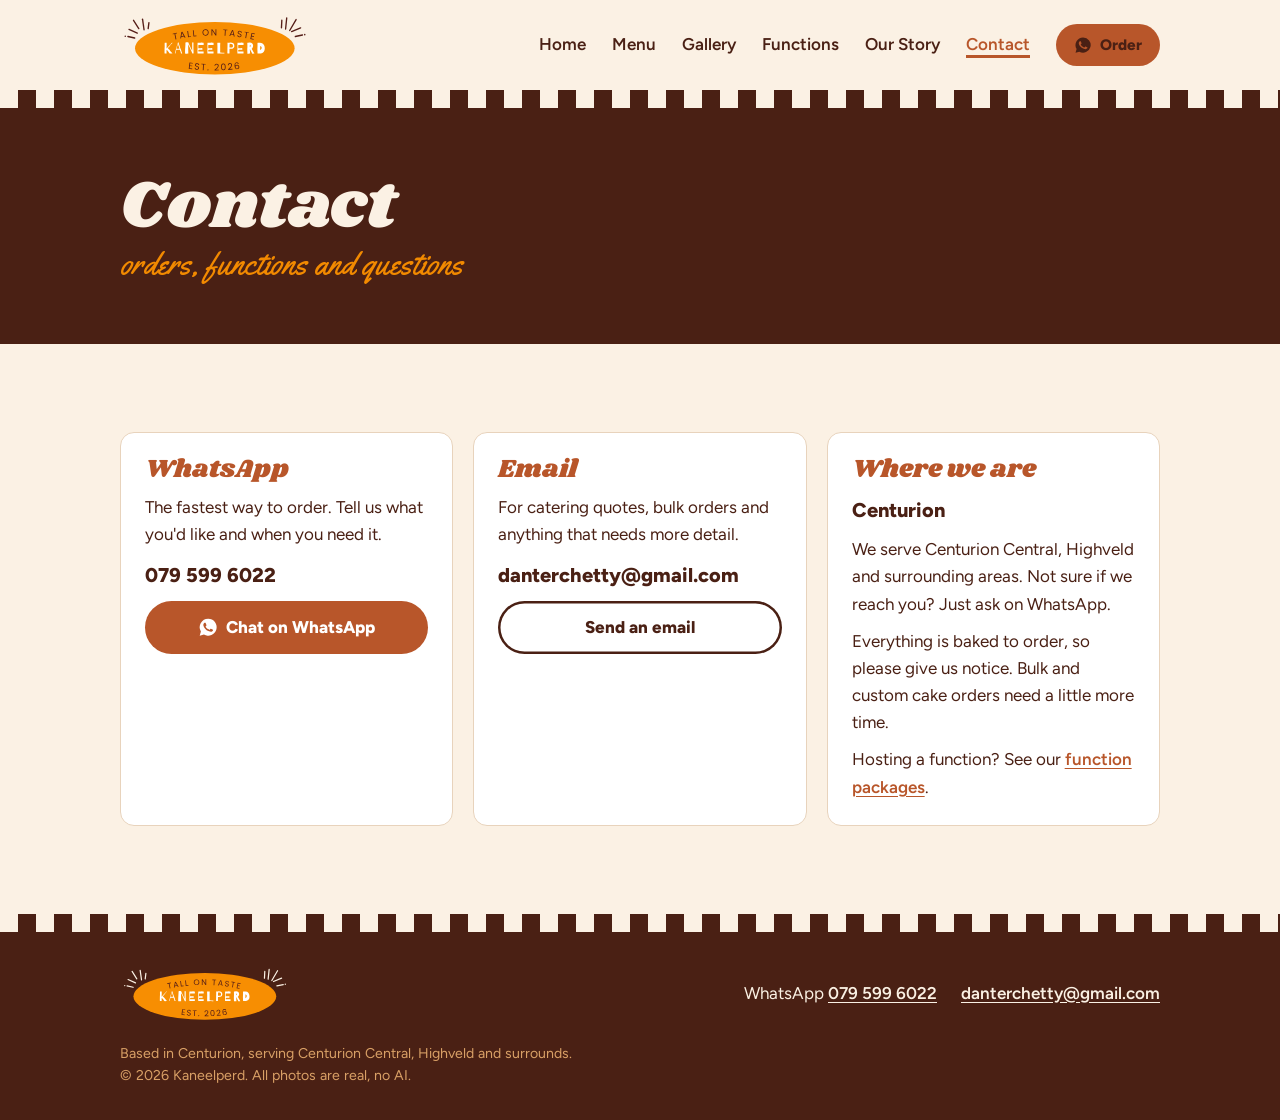
==== contact.html @ 28d88eed "Add Gallery page: touched-up food photos and featured wedding cake video Co-Authored-By: Claude Opus" ====
<!doctype html>
<html lang="en">
<head>
<meta charset="utf-8">
<meta name="viewport" content="width=device-width, initial-scale=1, viewport-fit=cover">
<title>Contact · Kaneelperd</title>
<meta name="description" content="Order on WhatsApp at 079 599 6022 or email danterchetty@gmail.com.">
<meta property="og:title" content="Contact · Kaneelperd">
<meta property="og:description" content="Order on WhatsApp at 079 599 6022 or email danterchetty@gmail.com.">
<meta property="og:image" content="images/cinnabun.jpg">
<meta name="theme-color" content="#4A2014">
<link rel="icon" href="images/favicon.png">
<link rel="preconnect" href="https://fonts.googleapis.com">
<link rel="preconnect" href="https://fonts.gstatic.com" crossorigin>
<link rel="stylesheet" href="https://fonts.googleapis.com/css2?family=Figtree:wght@400;600;700;800&family=Shrikhand&family=Yellowtail&display=swap">
<link rel="stylesheet" href="styles.css">
</head>
<body>
<header class="site-header">
  <div class="wrap">
    <a class="logo" href="index.html"><img src="images/logo.svg" alt="Kaneelperd, tall on taste, est. 2026" width="506" height="175"></a>
    <button class="nav-toggle" aria-label="Open menu" aria-expanded="false" aria-controls="nav"><span></span><span></span><span></span></button>
    <nav class="nav" id="nav">
      <a href="index.html">Home</a><a href="menu.html">Menu</a><a href="gallery.html">Gallery</a><a href="functions.html">Functions</a><a href="story.html">Our Story</a><a href="contact.html" aria-current="page">Contact</a>
      <a class="btn small" href="https://wa.me/27795996022?text=Hi%20Dant%C3%A9%21%20I%27d%20like%20to%20place%20an%20order%20from%20Kaneelperd%20%F0%9F%A6%92" target="_blank" rel="noopener"><svg viewBox="0 0 24 24" aria-hidden="true"><path d="M12 2a10 10 0 0 0-8.6 15.1L2 22l5-1.3A10 10 0 1 0 12 2Zm5.2 14.1c-.2.6-1.3 1.2-1.8 1.2-.5.1-1 .2-3.3-.7-2.8-1.1-4.6-4-4.7-4.2-.1-.2-1.1-1.5-1.1-2.9s.7-2 1-2.3c.2-.3.5-.3.7-.3h.5c.2 0 .4 0 .6.5l.8 2c.1.2.1.4 0 .5l-.4.6-.4.4c-.1.1-.3.3-.1.6.2.3.8 1.3 1.7 2.1 1.2 1 2.1 1.3 2.4 1.5.3.1.5.1.6-.1l.9-1c.2-.3.4-.2.6-.1l1.9.9c.3.1.5.2.5.3.1.2.1.7-.2 1.4Z"/></svg>Order</a>
    </nav>
  </div>
  <div class="checker"></div>
</header>
<main>

<section class="page-title">
  <div class="wrap">
    <h1>Contact</h1>
    <div class="script">orders, functions and questions</div>
  </div>
</section>

<section class="section">
  <div class="wrap contact-grid">
    <div class="contact-card">
      <h2>WhatsApp</h2>
      <p>The fastest way to order. Tell us what you'd like and when you need it.</p>
      <p class="big">079 599 6022</p>
      <a class="btn" href="https://wa.me/27795996022?text=Hi%20Dant%C3%A9%21%20I%27d%20like%20to%20place%20an%20order%20from%20Kaneelperd%20%F0%9F%A6%92" target="_blank" rel="noopener"><svg viewBox="0 0 24 24" aria-hidden="true"><path d="M12 2a10 10 0 0 0-8.6 15.1L2 22l5-1.3A10 10 0 1 0 12 2Zm5.2 14.1c-.2.6-1.3 1.2-1.8 1.2-.5.1-1 .2-3.3-.7-2.8-1.1-4.6-4-4.7-4.2-.1-.2-1.1-1.5-1.1-2.9s.7-2 1-2.3c.2-.3.5-.3.7-.3h.5c.2 0 .4 0 .6.5l.8 2c.1.2.1.4 0 .5l-.4.6-.4.4c-.1.1-.3.3-.1.6.2.3.8 1.3 1.7 2.1 1.2 1 2.1 1.3 2.4 1.5.3.1.5.1.6-.1l.9-1c.2-.3.4-.2.6-.1l1.9.9c.3.1.5.2.5.3.1.2.1.7-.2 1.4Z"/></svg>Chat on WhatsApp</a>
    </div>
    <div class="contact-card">
      <h2>Email</h2>
      <p>For catering quotes, bulk orders and anything that needs more detail.</p>
      <p class="big">danterchetty@gmail.com</p>
      <a class="btn ghost" href="mailto:danterchetty@gmail.com">Send an email</a>
    </div>
    <div class="contact-card">
      <h2>Where we are</h2>
      <p class="big">Centurion</p>
      <p>We serve Centurion Central, Highveld and surrounding areas. Not sure if we reach you? Just ask on WhatsApp.</p>
      <p>Everything is baked to order, so please give us notice. Bulk and custom cake orders need a little more time.</p>
      <p>Hosting a function? See our <a href="functions.html">function packages</a>.</p>
    </div>
  </div>
</section>
</main>
<footer class="site-footer">
  <div class="checker"></div>
  <div class="wrap">
    <a class="logo" href="index.html"><img src="images/logo-on-dark.svg" alt="Kaneelperd, tall on taste, est. 2026" width="506" height="175"></a>
    <div class="links">
      <span>WhatsApp <a href="https://wa.me/27795996022?text=Hi%20Dant%C3%A9%21%20I%27d%20like%20to%20place%20an%20order%20from%20Kaneelperd%20%F0%9F%A6%92" target="_blank" rel="noopener">079 599 6022</a></span>
      <a href="mailto:danterchetty@gmail.com">danterchetty@gmail.com</a>
    </div>
    <small>Based in Centurion, serving Centurion Central, Highveld and surrounds.<br>© 2026 Kaneelperd. All photos are real, no AI.</small>
  </div>
</footer>
<a class="btn float-order" href="https://wa.me/27795996022?text=Hi%20Dant%C3%A9%21%20I%27d%20like%20to%20place%20an%20order%20from%20Kaneelperd%20%F0%9F%A6%92" target="_blank" rel="noopener"><svg viewBox="0 0 24 24" aria-hidden="true"><path d="M12 2a10 10 0 0 0-8.6 15.1L2 22l5-1.3A10 10 0 1 0 12 2Zm5.2 14.1c-.2.6-1.3 1.2-1.8 1.2-.5.1-1 .2-3.3-.7-2.8-1.1-4.6-4-4.7-4.2-.1-.2-1.1-1.5-1.1-2.9s.7-2 1-2.3c.2-.3.5-.3.7-.3h.5c.2 0 .4 0 .6.5l.8 2c.1.2.1.4 0 .5l-.4.6-.4.4c-.1.1-.3.3-.1.6.2.3.8 1.3 1.7 2.1 1.2 1 2.1 1.3 2.4 1.5.3.1.5.1.6-.1l.9-1c.2-.3.4-.2.6-.1l1.9.9c.3.1.5.2.5.3.1.2.1.7-.2 1.4Z"/></svg>Order on WhatsApp</a>
<script>
  // Phone menu button
  var t = document.querySelector('.nav-toggle'), n = document.getElementById('nav');
  t.addEventListener('click', function () {
    var open = n.classList.toggle('open');
    t.setAttribute('aria-expanded', open);
  });
</script>
</body>
</html>
---- styles.css ----
/* Kaneelperd — shared styles
   Brand colours: change them here and every page updates. */
:root {
  --cinnamon: #B8562A;
  --chocolate: #4A2014;
  --glaze: #FBF1E4;
  --marigold: #F28A00;
  --tan: #D9A066;
  --muted: #7A5240;
  --line: #E8D3BC;

  --display: "Shrikhand", "Cooper Black", Georgia, serif;
  --body: "Figtree", "Segoe UI", system-ui, sans-serif;
  --script: "Yellowtail", "Brush Script MT", cursive;

  --wrap: 1120px;
  --gutter: clamp(16px, 4vw, 40px);
}

* { box-sizing: border-box; }
html { scroll-behavior: smooth; }
body {
  margin: 0;
  background: var(--glaze);
  color: var(--chocolate);
  font: 17px/1.6 var(--body);
}
img { max-width: 100%; height: auto; display: block; }
a { color: var(--cinnamon); font-weight: 600; text-underline-offset: 3px; }
a:focus-visible, button:focus-visible { outline: 3px solid var(--marigold); outline-offset: 3px; }
h1, h2, h3 { font-family: var(--display); font-weight: 400; line-height: 1.05; margin: 0; text-wrap: balance; }
p { margin: 0; }

.wrap { max-width: var(--wrap); margin: 0 auto; padding-inline: var(--gutter); }
.eyebrow { font-size: .8rem; font-weight: 700; letter-spacing: .14em; text-transform: uppercase; color: var(--cinnamon); }
.script { font-family: var(--script); color: var(--cinnamon); font-size: 2rem; line-height: 1; }
.lead { font-size: 1.15rem; max-width: 34em; }

/* Checkerboard strip — the brand's signature trim */
.checker {
  height: 18px;
  background: conic-gradient(var(--chocolate) 25%, var(--glaze) 0 50%, var(--chocolate) 0 75%, var(--glaze) 0) 0 0 / 36px 36px;
}

/* Logo (images/logo.svg) */
.logo { display: block; flex: none; }
.logo img { width: 190px; height: auto; }
.site-footer .logo img { width: 170px; }

/* Header + nav */
.site-header { background: var(--glaze); position: sticky; top: 0; z-index: 10; }
.site-header .wrap { display: flex; align-items: center; justify-content: space-between; gap: 16px; padding-block: 12px; }
.nav { display: flex; align-items: center; gap: 26px; font-weight: 600; }
.nav a { color: var(--chocolate); text-decoration: none; }
.nav a:hover { color: var(--cinnamon); }
.nav a[aria-current="page"] { color: var(--cinnamon); box-shadow: inset 0 -3px 0 var(--cinnamon); }
.nav-toggle { display: none; background: none; border: 0; padding: 8px; cursor: pointer; }
.nav-toggle span { display: block; width: 26px; height: 3px; background: var(--chocolate); border-radius: 2px; margin: 5px 0; }

/* Buttons */
.btn {
  display: inline-flex; align-items: center; justify-content: center; gap: 8px;
  background: var(--cinnamon); color: #fff;
  border-radius: 999px; padding: 13px 24px;
  font-weight: 800; text-decoration: none; white-space: nowrap;
  transition: transform .15s ease, filter .15s ease;
}
.btn:hover { filter: brightness(1.08); transform: translateY(-1px); }
.btn svg { width: 1.2em; height: 1.2em; fill: currentColor; flex: none; }
.btn.ghost { background: transparent; color: var(--chocolate); box-shadow: inset 0 0 0 2.5px var(--chocolate); }
.btn.dark { background: var(--chocolate); }
.btn.small { padding: 9px 18px; font-size: .95rem; }
.btn-row { display: flex; gap: 12px; flex-wrap: wrap; }

/* Sections */
.section { padding-block: clamp(48px, 8vw, 88px); }
.section.dark { background: var(--chocolate); color: var(--glaze); }
.section.dark h2 { color: var(--glaze); }
.section.tan { background: var(--tan); }
.section h2 { font-size: clamp(2rem, 5vw, 3rem); margin-bottom: 18px; }
.section-head { display: grid; gap: 10px; margin-bottom: 32px; }

/* Home hero */
.hero { display: grid; grid-template-columns: 1.05fr .95fr; gap: 40px; align-items: center; padding-block: clamp(40px, 7vw, 80px); }
.hero h1 { font-size: clamp(2.6rem, 6vw, 4.3rem); margin: 10px 0 8px; }
.hero h1 em { font-style: normal; color: var(--cinnamon); }
.hero .lead { margin-block: 18px 26px; }
/* Giraffe stands beside the bun, taller than it */
.hero-art { position: relative; display: grid; grid-template-columns: 30% 1fr; align-items: end; padding-top: 20px; }
.hero-art .giraffe { width: 100%; transform: translateX(18%) scale(1.15); transform-origin: bottom center; position: relative; z-index: 1; }
.hero-art .bun { width: 100%; position: relative; z-index: 2; margin-bottom: 4%; filter: drop-shadow(0 24px 30px rgba(74, 32, 20, .25)); }
.hero-art .sticker { z-index: 3; }
.sticker {
  position: absolute; right: 0; top: 0;
  width: 108px; height: 108px; border-radius: 50%;
  background: var(--marigold); color: var(--chocolate);
  display: grid; place-items: center; text-align: center;
  font-weight: 800; line-height: 1.05; transform: rotate(10deg);
}
.sticker b { display: block; font-family: var(--display); font-weight: 400; font-size: 1.9rem; }

/* Product cards */
.cards { display: grid; grid-template-columns: repeat(3, 1fr); gap: 24px; }
.card { background: var(--glaze); color: var(--chocolate); border-radius: 14px; overflow: hidden; display: flex; flex-direction: column; }
.card img { aspect-ratio: 4 / 3; object-fit: cover; width: 100%; }
.card-body { padding: 16px 18px 20px; display: grid; gap: 6px; }
.card-title { display: flex; justify-content: space-between; gap: 12px; font-weight: 800; font-size: 1.1rem; }
.card-title span { color: var(--cinnamon); font-variant-numeric: tabular-nums; white-space: nowrap; }
.card p { color: var(--muted); font-size: .95rem; }

/* Split block (image + text) */
.split { display: grid; grid-template-columns: 1fr 1fr; gap: 48px; align-items: center; }
.split img { border-radius: 14px; width: 100%; aspect-ratio: 4 / 3; object-fit: cover; }
.tags { display: flex; flex-wrap: wrap; gap: 8px; margin-block: 16px 24px; }
.tags span { background: var(--glaze); color: var(--chocolate); border-radius: 999px; padding: 6px 14px; font-weight: 700; font-size: .95rem; }

/* Page title band */
.page-title { background: var(--chocolate); color: var(--glaze); padding-block: clamp(36px, 6vw, 64px); }
.page-title h1 { font-size: clamp(2.6rem, 7vw, 4.2rem); }
.page-title .script { color: var(--marigold); margin-top: 6px; }

/* Menu */
.menu-grid { display: grid; gap: 28px; }
.menu-cat { display: grid; grid-template-columns: 300px 1fr; gap: 36px; align-items: start; background: #fff; border: 1px solid var(--line); border-radius: 16px; padding: 24px; }
.menu-cat img { border-radius: 12px; aspect-ratio: 1; object-fit: cover; width: 100%; }
.menu-cat h2 { color: var(--cinnamon); font-size: clamp(1.8rem, 4vw, 2.4rem); margin-bottom: 4px; }
.menu-cat .note { color: var(--muted); font-weight: 600; margin-bottom: 16px; }
.items { list-style: none; margin: 0; padding: 0; display: grid; gap: 8px; }
.items li { display: flex; align-items: baseline; gap: 10px; font-weight: 600; font-size: 1.08rem; }
.items li::after { content: none; }
.items .dots { flex: 1; border-bottom: 2px dotted #C9A07A; transform: translateY(-5px); min-width: 20px; }
.items .price { color: var(--cinnamon); font-weight: 800; font-variant-numeric: tabular-nums; white-space: nowrap; }
.cookie-box { margin-top: 20px; background: var(--glaze); border: 2px dashed var(--tan); border-radius: 12px; padding: 16px 18px; display: grid; gap: 10px; }
.cookie-box h3 { font-size: 1.35rem; color: var(--chocolate); }
.cookie-box p { color: var(--muted); }
.flavours { display: flex; flex-wrap: wrap; gap: 8px; }
.flavours span { background: var(--chocolate); color: var(--glaze); border-radius: 999px; padding: 5px 14px; font-weight: 700; font-size: .92rem; }
.menu-cat .ask { margin-top: 16px; color: var(--muted); }

/* "Don't see what you want?" band */
.special { display: grid; grid-template-columns: 180px 1fr; gap: 40px; align-items: center; }
.special img { width: 100%; }
.special .lead { margin-block: 4px 22px; }
@media (max-width: 760px) {
  .special { grid-template-columns: 1fr; gap: 16px; }
  .special img { width: 110px; }
}

/* Options (functions) */
.options { display: grid; grid-template-columns: repeat(4, 1fr); gap: 16px; }
.option { background: #fff; border: 1px solid var(--line); border-radius: 14px; padding: 20px; display: grid; gap: 6px; align-content: start; }
.option h3 { font-size: 1.35rem; color: var(--cinnamon); }
.option p { color: var(--muted); font-size: .95rem; }
.soon {
  margin-top: 24px;
  display: grid; grid-template-columns: auto 1fr auto; gap: 20px; align-items: center;
  border: 2.5px dashed var(--cinnamon); border-radius: 14px; padding: 22px 24px;
  background: repeating-linear-gradient(-45deg, transparent 0 14px, rgba(217, 160, 102, .14) 14px 28px);
}
.soon h3 { font-size: 1.6rem; color: var(--chocolate); margin-bottom: 4px; }
.soon p { color: var(--muted); max-width: 46em; }
.soon-badge {
  background: var(--marigold); color: var(--chocolate);
  font-weight: 800; font-size: .8rem; letter-spacing: .12em; text-transform: uppercase;
  border-radius: 999px; padding: 8px 14px; transform: rotate(-4deg); white-space: nowrap;
}
@media (max-width: 760px) {
  .soon { grid-template-columns: 1fr; justify-items: start; }
}
.plans { display: grid; grid-template-columns: 1fr 1fr; gap: 20px; }
.plan { background: var(--glaze); color: var(--chocolate); border-radius: 14px; padding: 26px; display: grid; gap: 8px; }
.plan h3 { font-size: 1.6rem; color: var(--cinnamon); }

/* Story */
.story { display: grid; grid-template-columns: .8fr 1.2fr; gap: 56px; align-items: center; }
.story .prose { display: grid; gap: 16px; font-size: 1.08rem; max-width: 36em; }
.word { display: grid; grid-template-columns: repeat(3, auto); justify-content: start; align-items: center; gap: 14px; font-family: var(--display); font-size: clamp(1.4rem, 4vw, 2rem); margin-block: 8px; }
.word small { display: block; font-family: var(--body); font-size: .8rem; color: var(--muted); font-weight: 600; letter-spacing: .04em; }
.word .plus { color: var(--tan); }

.chef-photo { margin: 0; position: relative; display: grid; gap: 10px; }
.chef-photo > img:first-child { border-radius: 16px; width: 100%; box-shadow: 0 18px 36px rgba(74, 32, 20, .2); }
.chef-photo figcaption { font-size: .88rem; color: var(--muted); }
.story h2.meet { font-size: clamp(1.8rem, 4vw, 2.4rem); color: var(--cinnamon); margin-top: 8px; }

/* Home: meet the chef */
.meet-chef { display: grid; grid-template-columns: 240px 1fr; gap: 48px; align-items: center; max-width: 900px; }
.meet-chef img { border-radius: 50%; width: 100%; aspect-ratio: 1; object-fit: cover; border: 8px solid #fff; box-shadow: 0 0 0 3px var(--tan), 0 16px 30px rgba(74, 32, 20, .18); }
.meet-chef h2 { margin-bottom: 10px; }
.meet-chef .lead { margin-bottom: 22px; }
@media (max-width: 760px) {
  .meet-chef { grid-template-columns: 1fr; gap: 24px; }
  .meet-chef img { width: 180px; }
  .chef-photo { max-width: 360px; justify-self: center; }
}

/* Gallery */
.feature { display: grid; grid-template-columns: minmax(0, 420px) 1fr; gap: 56px; align-items: center; }
.feature-media video { width: 100%; aspect-ratio: 9 / 16; object-fit: cover; border-radius: 18px; display: block; background: var(--tan); box-shadow: 0 20px 40px rgba(74, 32, 20, .22); }
.feature .lead { margin-block: 6px 24px; }
.g-grid { columns: 3 280px; column-gap: 18px; }
.g-item { break-inside: avoid; margin: 0 0 18px; background: #fff; border: 1px solid var(--line); border-radius: 14px; overflow: hidden; }
.g-item img { width: 100%; }
.g-item figcaption { padding: 10px 14px; font-weight: 700; font-size: .95rem; }
@media (max-width: 760px) {
  .feature { grid-template-columns: 1fr; gap: 28px; }
  .feature-media { max-width: 320px; justify-self: center; width: 100%; }
}

/* Contact */
.contact-grid { display: grid; grid-template-columns: repeat(3, 1fr); gap: 20px; }
.contact-card { background: #fff; border: 1px solid var(--line); border-radius: 14px; padding: 24px; display: grid; gap: 10px; align-content: start; }
.contact-card h2 { font-size: 1.6rem; color: var(--cinnamon); margin: 0; }
.contact-card .big { font-size: 1.25rem; font-weight: 800; overflow-wrap: anywhere; }

/* CTA band */
.cta-band { text-align: center; display: grid; justify-items: center; gap: 16px; }
.cta-band h2 { margin: 0; }

/* Footer */
.site-footer { background: var(--chocolate); color: var(--glaze); }
.site-footer .wrap { display: flex; flex-wrap: wrap; justify-content: space-between; gap: 20px; padding-block: 32px; align-items: center; }
.site-footer a { color: var(--glaze); }
.site-footer .links { display: flex; flex-wrap: wrap; gap: 8px 24px; }
.site-footer small { color: var(--tan); }

/* Phone-only floating order button */
.float-order { display: none; }

@media (max-width: 900px) {
  .hero, .split, .story { grid-template-columns: 1fr; }
  .hero-art { max-width: 460px; justify-self: center; }
  .cards { grid-template-columns: 1fr 1fr; }
  .options { grid-template-columns: 1fr 1fr; }
  .menu-cat { grid-template-columns: 1fr; }
  .menu-cat img { aspect-ratio: 16 / 9; }
  .contact-grid { grid-template-columns: 1fr; }
  .story .giraffe-big { max-width: 220px; justify-self: center; }
}
@media (max-width: 760px) {
  .nav-toggle { display: block; }
  .nav { display: none; position: absolute; left: 0; right: 0; top: 100%; flex-direction: column; align-items: stretch; gap: 0; background: var(--glaze); border-bottom: 3px solid var(--chocolate); padding: 8px var(--gutter) 16px; }
  .nav.open { display: flex; }
  .nav a { padding: 12px 0; border-bottom: 1px solid var(--line); }
  .nav a[aria-current="page"] { box-shadow: none; }
  .nav .btn { margin-top: 12px; border: 0; }
  .site-header .wrap { position: relative; }
  .cards, .options, .plans { grid-template-columns: 1fr; }
  .float-order {
    display: flex; position: fixed; z-index: 20;
    left: 16px; right: 16px; bottom: calc(14px + env(safe-area-inset-bottom, 0px));
    box-shadow: 0 8px 24px rgba(74, 32, 20, .35);
  }
  body { padding-bottom: 80px; }
}
@media (prefers-reduced-motion: reduce) {
  html { scroll-behavior: auto; }
  .btn { transition: none; }
}
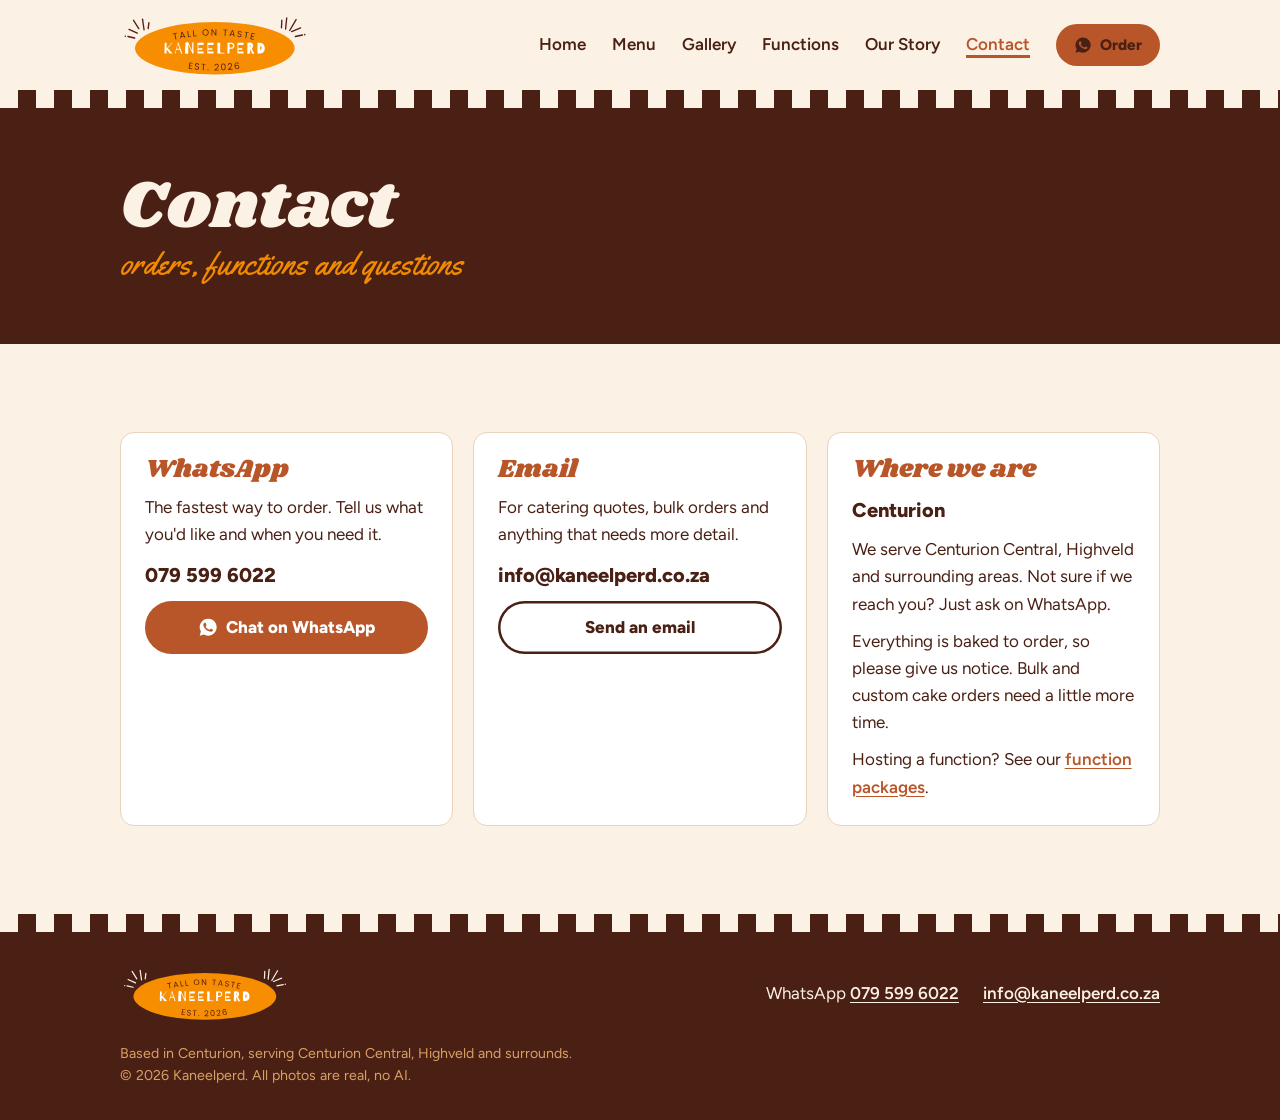
==== commit 3f5f6cb0: "Use info@kaneelperd.co.za as the contact email Co-Authored-By: Claude Opus 5.5 <noreply@anthropic.co" ====
--- a/contact.html
+++ b/contact.html
@@ -4,10 +4,20 @@
 <meta charset="utf-8">
 <meta name="viewport" content="width=device-width, initial-scale=1, viewport-fit=cover">
 <title>Contact · Kaneelperd</title>
-<meta name="description" content="Order on WhatsApp at 079 599 6022 or email danterchetty@gmail.com.">
+<meta name="description" content="Order on WhatsApp at 079 599 6022 or email info@kaneelperd.co.za.">
+<link rel="canonical" href="https://kaneelperd.co.za/contact">
+<meta property="og:type" content="website">
+<meta property="og:site_name" content="Kaneelperd">
+<meta property="og:locale" content="en_ZA">
+<meta property="og:url" content="https://kaneelperd.co.za/contact">
 <meta property="og:title" content="Contact · Kaneelperd">
-<meta property="og:description" content="Order on WhatsApp at 079 599 6022 or email danterchetty@gmail.com.">
-<meta property="og:image" content="images/cinnabun.jpg">
+<meta property="og:description" content="Order on WhatsApp at 079 599 6022 or email info@kaneelperd.co.za.">
+<meta property="og:image" content="https://kaneelperd.co.za/images/share.jpg">
+<meta property="og:image:width" content="1200">
+<meta property="og:image:height" content="630">
+<meta property="og:image:alt" content="Kaneelperd: rolled tall, glazed thick. A glazed cinnamon bun next to a vintage giraffe drawing.">
+<meta name="twitter:card" content="summary_large_image">
+<link rel="apple-touch-icon" href="images/favicon.png">
 <meta name="theme-color" content="#4A2014">
 <link rel="icon" href="images/favicon.png">
 <link rel="preconnect" href="https://fonts.googleapis.com">
@@ -18,10 +28,10 @@
 <body>
 <header class="site-header">
   <div class="wrap">
-    <a class="logo" href="index.html"><img src="images/logo.svg" alt="Kaneelperd, tall on taste, est. 2026" width="506" height="175"></a>
+    <a class="logo" href="/"><img src="images/logo.svg" alt="Kaneelperd, tall on taste, est. 2026" width="506" height="175"></a>
     <button class="nav-toggle" aria-label="Open menu" aria-expanded="false" aria-controls="nav"><span></span><span></span><span></span></button>
     <nav class="nav" id="nav">
-      <a href="index.html">Home</a><a href="menu.html">Menu</a><a href="gallery.html">Gallery</a><a href="functions.html">Functions</a><a href="story.html">Our Story</a><a href="contact.html" aria-current="page">Contact</a>
+      <a href="/">Home</a><a href="/menu">Menu</a><a href="/gallery">Gallery</a><a href="/functions">Functions</a><a href="/story">Our Story</a><a href="/contact" aria-current="page">Contact</a>
       <a class="btn small" href="https://wa.me/27795996022?text=Hi%20Dant%C3%A9%21%20I%27d%20like%20to%20place%20an%20order%20from%20Kaneelperd%20%F0%9F%A6%92" target="_blank" rel="noopener"><svg viewBox="0 0 24 24" aria-hidden="true"><path d="M12 2a10 10 0 0 0-8.6 15.1L2 22l5-1.3A10 10 0 1 0 12 2Zm5.2 14.1c-.2.6-1.3 1.2-1.8 1.2-.5.1-1 .2-3.3-.7-2.8-1.1-4.6-4-4.7-4.2-.1-.2-1.1-1.5-1.1-2.9s.7-2 1-2.3c.2-.3.5-.3.7-.3h.5c.2 0 .4 0 .6.5l.8 2c.1.2.1.4 0 .5l-.4.6-.4.4c-.1.1-.3.3-.1.6.2.3.8 1.3 1.7 2.1 1.2 1 2.1 1.3 2.4 1.5.3.1.5.1.6-.1l.9-1c.2-.3.4-.2.6-.1l1.9.9c.3.1.5.2.5.3.1.2.1.7-.2 1.4Z"/></svg>Order</a>
     </nav>
   </div>
@@ -47,15 +57,15 @@
     <div class="contact-card">
       <h2>Email</h2>
       <p>For catering quotes, bulk orders and anything that needs more detail.</p>
-      <p class="big">danterchetty@gmail.com</p>
-      <a class="btn ghost" href="mailto:danterchetty@gmail.com">Send an email</a>
+      <p class="big">info@kaneelperd.co.za</p>
+      <a class="btn ghost" href="mailto:info@kaneelperd.co.za">Send an email</a>
     </div>
     <div class="contact-card">
       <h2>Where we are</h2>
       <p class="big">Centurion</p>
       <p>We serve Centurion Central, Highveld and surrounding areas. Not sure if we reach you? Just ask on WhatsApp.</p>
       <p>Everything is baked to order, so please give us notice. Bulk and custom cake orders need a little more time.</p>
-      <p>Hosting a function? See our <a href="functions.html">function packages</a>.</p>
+      <p>Hosting a function? See our <a href="/functions">function packages</a>.</p>
     </div>
   </div>
 </section>
@@ -63,10 +73,10 @@
 <footer class="site-footer">
   <div class="checker"></div>
   <div class="wrap">
-    <a class="logo" href="index.html"><img src="images/logo-on-dark.svg" alt="Kaneelperd, tall on taste, est. 2026" width="506" height="175"></a>
+    <a class="logo" href="/"><img src="images/logo-on-dark.svg" alt="Kaneelperd, tall on taste, est. 2026" width="506" height="175"></a>
     <div class="links">
       <span>WhatsApp <a href="https://wa.me/27795996022?text=Hi%20Dant%C3%A9%21%20I%27d%20like%20to%20place%20an%20order%20from%20Kaneelperd%20%F0%9F%A6%92" target="_blank" rel="noopener">079 599 6022</a></span>
-      <a href="mailto:danterchetty@gmail.com">danterchetty@gmail.com</a>
+      <a href="mailto:info@kaneelperd.co.za">info@kaneelperd.co.za</a>
     </div>
     <small>Based in Centurion, serving Centurion Central, Highveld and surrounds.<br>© 2026 Kaneelperd. All photos are real, no AI.</small>
   </div>
--- a/styles.css
+++ b/styles.css
@@ -167,6 +167,11 @@
 @media (max-width: 760px) {
   .soon { grid-template-columns: 1fr; justify-items: start; }
 }
+.choices-label { margin-top: 8px; font-size: .75rem; font-weight: 800; letter-spacing: .1em; text-transform: uppercase; color: var(--chocolate); }
+.choices { list-style: none; margin: 0; padding: 0; display: flex; flex-wrap: wrap; gap: 6px; }
+.choices li { background: var(--glaze); border: 1px solid var(--line); border-radius: 999px; padding: 3px 10px; font-size: .85rem; font-weight: 600; color: var(--chocolate); }
+.plan-note { margin-top: 20px; border: 2px dashed var(--tan); border-radius: 12px; padding: 14px 18px; color: var(--glaze); max-width: none; }
+.plan-note strong { color: var(--marigold); }
 .plans { display: grid; grid-template-columns: 1fr 1fr; gap: 20px; }
 .plan { background: var(--glaze); color: var(--chocolate); border-radius: 14px; padding: 26px; display: grid; gap: 8px; }
 .plan h3 { font-size: 1.6rem; color: var(--cinnamon); }
@@ -193,6 +198,18 @@
   .meet-chef img { width: 180px; }
   .chef-photo { max-width: 360px; justify-self: center; }
 }
+
+/* Reviews */
+.reviews { display: grid; grid-template-columns: repeat(3, 1fr); gap: 20px; }
+.review.featured { grid-row: span 2; align-content: center; }
+.review.featured blockquote { font-family: var(--display); font-size: 1.45rem; line-height: 1.3; }
+@media (max-width: 1000px) { .reviews { grid-template-columns: 1fr 1fr; } .review.featured { grid-row: auto; grid-column: 1 / -1; } }
+.review { margin: 0; background: var(--glaze); color: var(--chocolate); border-radius: 14px; padding: 24px 26px; display: grid; gap: 16px; align-content: space-between; position: relative; }
+.review::before { content: "“"; position: absolute; top: -6px; right: 18px; font-family: var(--display); font-size: 5rem; line-height: 1; color: var(--tan); opacity: .5; }
+.review blockquote { margin: 0; font-size: 1.08rem; line-height: 1.55; }
+.review figcaption { display: flex; align-items: center; gap: 12px; font-size: .9rem; color: var(--muted); font-weight: 600; }
+.review .initial { flex: none; width: 40px; height: 40px; border-radius: 50%; background: var(--cinnamon); color: #fff; display: grid; place-items: center; font-family: var(--display); font-size: 1.2rem; }
+@media (max-width: 760px) { .reviews { grid-template-columns: 1fr; } }
 
 /* Gallery */
 .feature { display: grid; grid-template-columns: minmax(0, 420px) 1fr; gap: 56px; align-items: center; }
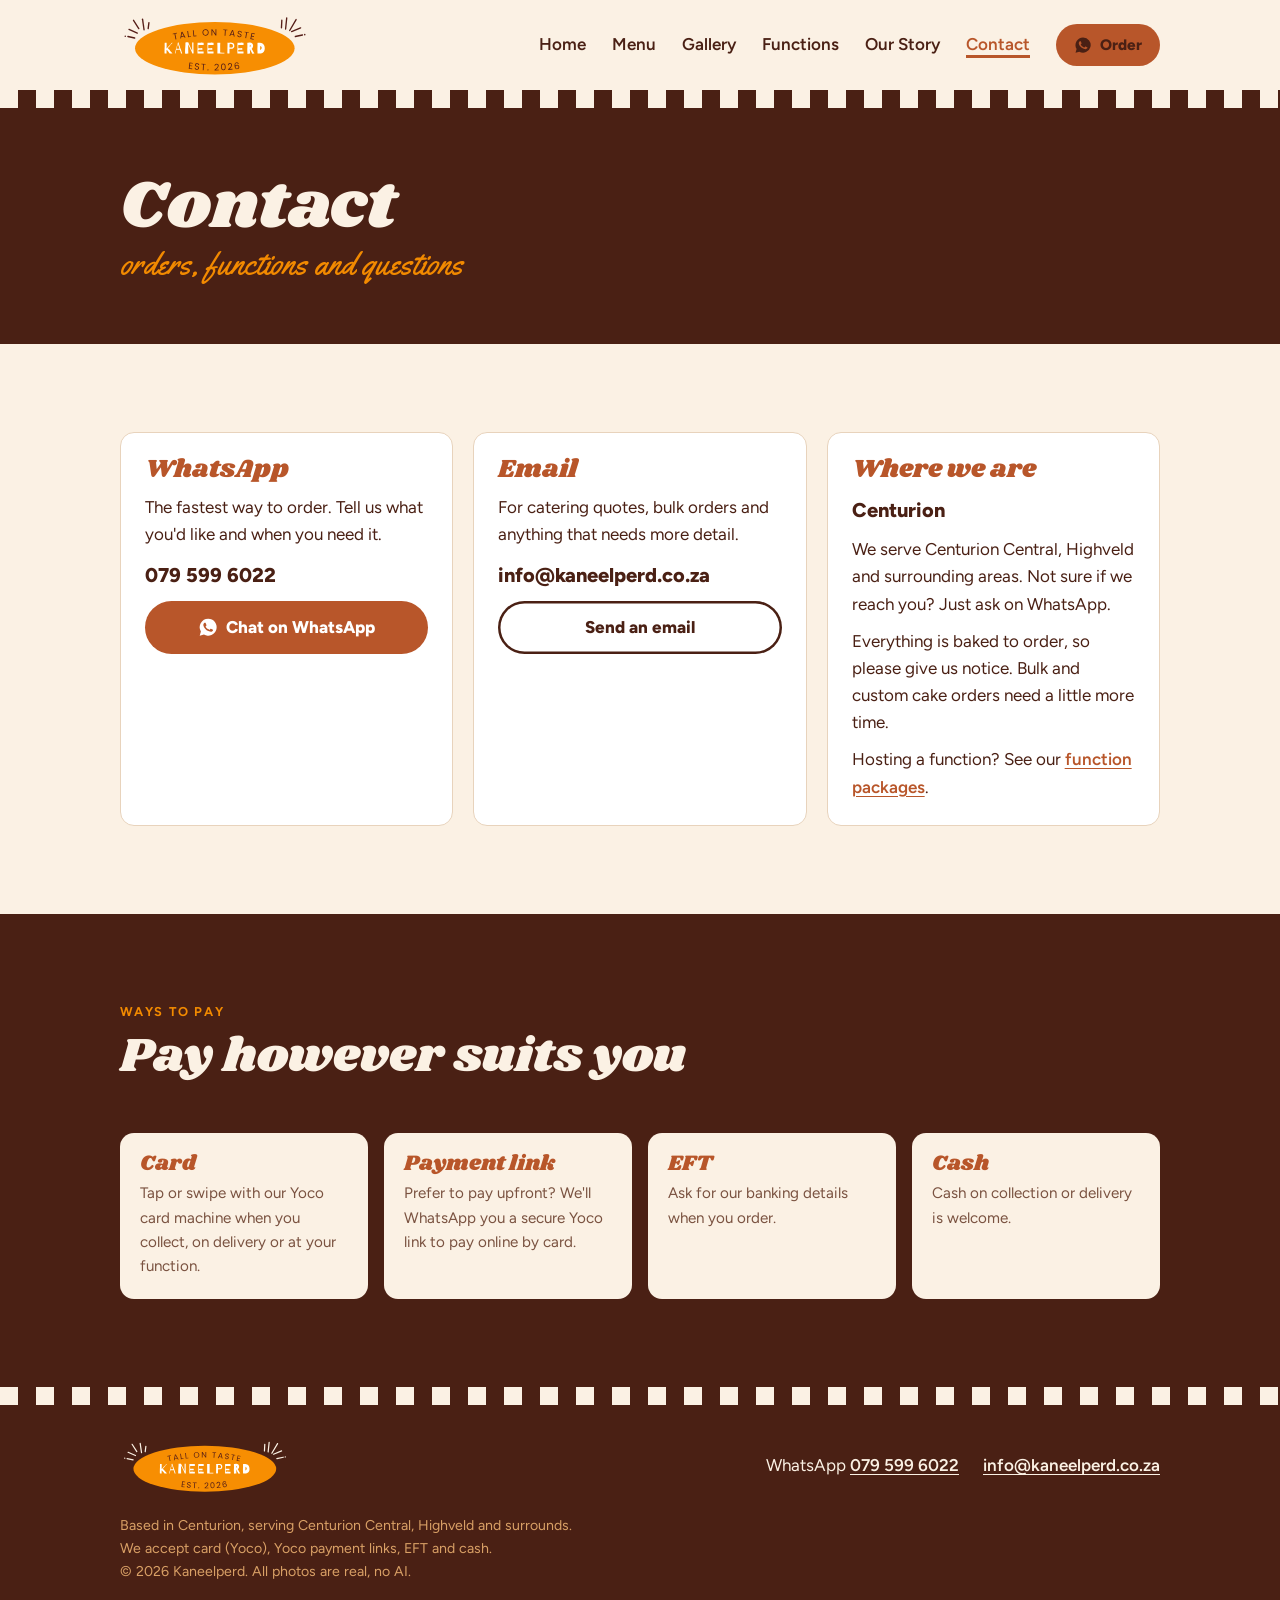
==== commit b06642e2: "Show payment options: Yoco card, payment link, EFT and cash Co-Authored-By: Claude Opus 5.5 <noreply" ====
--- a/contact.html
+++ b/contact.html
@@ -69,6 +69,20 @@
     </div>
   </div>
 </section>
+<section class="section dark">
+  <div class="wrap">
+    <div class="section-head">
+      <div class="eyebrow" style="color:var(--marigold)">Ways to pay</div>
+      <h2>Pay however suits you</h2>
+    </div>
+    <div class="pay-grid">
+      <div class="pay"><h3>Card</h3><p>Tap or swipe with our Yoco card machine when you collect, on delivery or at your function.</p></div>
+      <div class="pay"><h3>Payment link</h3><p>Prefer to pay upfront? We'll WhatsApp you a secure Yoco link to pay online by card.</p></div>
+      <div class="pay"><h3>EFT</h3><p>Ask for our banking details when you order.</p></div>
+      <div class="pay"><h3>Cash</h3><p>Cash on collection or delivery is welcome.</p></div>
+    </div>
+  </div>
+</section>
 </main>
 <footer class="site-footer">
   <div class="checker"></div>
@@ -78,7 +92,7 @@
       <span>WhatsApp <a href="https://wa.me/27795996022?text=Hi%20Dant%C3%A9%21%20I%27d%20like%20to%20place%20an%20order%20from%20Kaneelperd%20%F0%9F%A6%92" target="_blank" rel="noopener">079 599 6022</a></span>
       <a href="mailto:info@kaneelperd.co.za">info@kaneelperd.co.za</a>
     </div>
-    <small>Based in Centurion, serving Centurion Central, Highveld and surrounds.<br>© 2026 Kaneelperd. All photos are real, no AI.</small>
+    <small>Based in Centurion, serving Centurion Central, Highveld and surrounds.<br>We accept card (Yoco), Yoco payment links, EFT and cash.<br>© 2026 Kaneelperd. All photos are real, no AI.</small>
   </div>
 </footer>
 <a class="btn float-order" href="https://wa.me/27795996022?text=Hi%20Dant%C3%A9%21%20I%27d%20like%20to%20place%20an%20order%20from%20Kaneelperd%20%F0%9F%A6%92" target="_blank" rel="noopener"><svg viewBox="0 0 24 24" aria-hidden="true"><path d="M12 2a10 10 0 0 0-8.6 15.1L2 22l5-1.3A10 10 0 1 0 12 2Zm5.2 14.1c-.2.6-1.3 1.2-1.8 1.2-.5.1-1 .2-3.3-.7-2.8-1.1-4.6-4-4.7-4.2-.1-.2-1.1-1.5-1.1-2.9s.7-2 1-2.3c.2-.3.5-.3.7-.3h.5c.2 0 .4 0 .6.5l.8 2c.1.2.1.4 0 .5l-.4.6-.4.4c-.1.1-.3.3-.1.6.2.3.8 1.3 1.7 2.1 1.2 1 2.1 1.3 2.4 1.5.3.1.5.1.6-.1l.9-1c.2-.3.4-.2.6-.1l1.9.9c.3.1.5.2.5.3.1.2.1.7-.2 1.4Z"/></svg>Order on WhatsApp</a>
--- a/styles.css
+++ b/styles.css
@@ -199,6 +199,15 @@
   .chef-photo { max-width: 360px; justify-self: center; }
 }
 
+/* Payments */
+.pay-line { font-weight: 700; color: var(--muted); font-size: .95rem; }
+.pay-grid { display: grid; grid-template-columns: repeat(4, 1fr); gap: 16px; }
+.pay { background: var(--glaze); color: var(--chocolate); border-radius: 14px; padding: 20px; display: grid; gap: 6px; align-content: start; }
+.pay h3 { font-size: 1.35rem; color: var(--cinnamon); }
+.pay p { color: var(--muted); font-size: .95rem; }
+@media (max-width: 900px) { .pay-grid { grid-template-columns: 1fr 1fr; } }
+@media (max-width: 520px) { .pay-grid { grid-template-columns: 1fr; } }
+
 /* Reviews */
 .reviews { display: grid; grid-template-columns: repeat(3, 1fr); gap: 20px; }
 .review.featured { grid-row: span 2; align-content: center; }
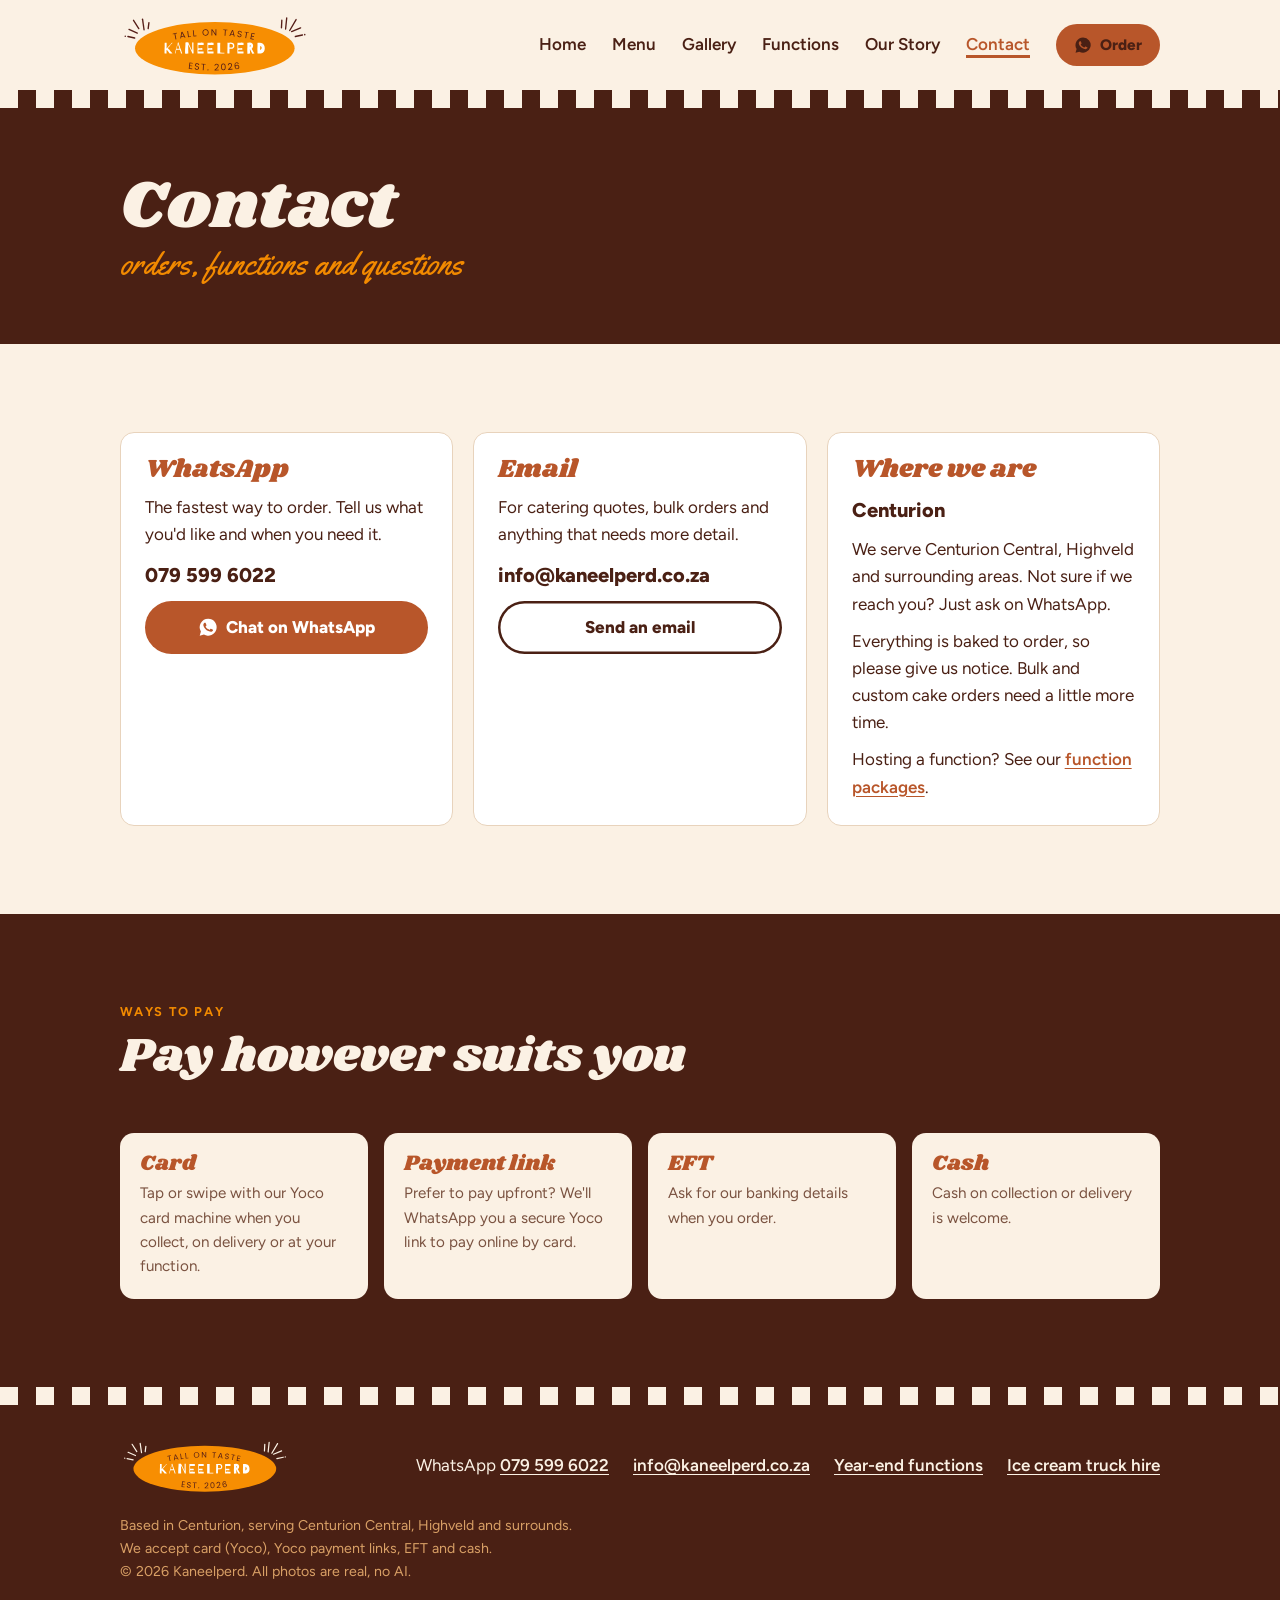
==== commit 1342ef9a: "SEO: search-friendly titles and descriptions, year-end functions and ice cream truck pages, sitemap," ====
--- a/contact.html
+++ b/contact.html
@@ -3,15 +3,15 @@
 <head>
 <meta charset="utf-8">
 <meta name="viewport" content="width=device-width, initial-scale=1, viewport-fit=cover">
-<title>Contact · Kaneelperd</title>
-<meta name="description" content="Order on WhatsApp at 079 599 6022 or email info@kaneelperd.co.za.">
+<title>Contact & order · Kaneelperd, Centurion</title>
+<meta name="description" content="Order cinnamon buns, cakes or book a function: WhatsApp 079 599 6022 or email info@kaneelperd.co.za. Based in Centurion.">
 <link rel="canonical" href="https://kaneelperd.co.za/contact">
 <meta property="og:type" content="website">
 <meta property="og:site_name" content="Kaneelperd">
 <meta property="og:locale" content="en_ZA">
 <meta property="og:url" content="https://kaneelperd.co.za/contact">
-<meta property="og:title" content="Contact · Kaneelperd">
-<meta property="og:description" content="Order on WhatsApp at 079 599 6022 or email info@kaneelperd.co.za.">
+<meta property="og:title" content="Contact & order · Kaneelperd, Centurion">
+<meta property="og:description" content="Order cinnamon buns, cakes or book a function: WhatsApp 079 599 6022 or email info@kaneelperd.co.za. Based in Centurion.">
 <meta property="og:image" content="https://kaneelperd.co.za/images/share.jpg">
 <meta property="og:image:width" content="1200">
 <meta property="og:image:height" content="630">
@@ -23,7 +23,7 @@
 <link rel="preconnect" href="https://fonts.googleapis.com">
 <link rel="preconnect" href="https://fonts.gstatic.com" crossorigin>
 <link rel="stylesheet" href="https://fonts.googleapis.com/css2?family=Figtree:wght@400;600;700;800&family=Shrikhand&family=Yellowtail&display=swap">
-<link rel="stylesheet" href="styles.css">
+<link rel="stylesheet" href="styles.css?v=2026-10-30b">
 </head>
 <body>
 <header class="site-header">
@@ -91,6 +91,8 @@
     <div class="links">
       <span>WhatsApp <a href="https://wa.me/27795996022?text=Hi%20Dant%C3%A9%21%20I%27d%20like%20to%20place%20an%20order%20from%20Kaneelperd%20%F0%9F%A6%92" target="_blank" rel="noopener">079 599 6022</a></span>
       <a href="mailto:info@kaneelperd.co.za">info@kaneelperd.co.za</a>
+      <a href="/year-end-functions">Year-end functions</a>
+      <a href="/ice-cream-truck">Ice cream truck hire</a>
     </div>
     <small>Based in Centurion, serving Centurion Central, Highveld and surrounds.<br>We accept card (Yoco), Yoco payment links, EFT and cash.<br>© 2026 Kaneelperd. All photos are real, no AI.</small>
   </div>
--- a/styles.css
+++ b/styles.css
@@ -113,6 +113,7 @@
 .split img { border-radius: 14px; width: 100%; aspect-ratio: 4 / 3; object-fit: cover; }
 .tags { display: flex; flex-wrap: wrap; gap: 8px; margin-block: 16px 24px; }
 .tags span { background: var(--glaze); color: var(--chocolate); border-radius: 999px; padding: 6px 14px; font-weight: 700; font-size: .95rem; }
+.tags.light span { background: #fff; box-shadow: inset 0 0 0 2px var(--line); }
 
 /* Page title band */
 .page-title { background: var(--chocolate); color: var(--glaze); padding-block: clamp(36px, 6vw, 64px); }
@@ -147,7 +148,8 @@
 }
 
 /* Options (functions) */
-.options { display: grid; grid-template-columns: repeat(4, 1fr); gap: 16px; }
+.options { display: flex; flex-wrap: wrap; justify-content: center; gap: 16px; }
+.options .option { flex: 0 1 calc((100% - 32px) / 3); }
 .option { background: #fff; border: 1px solid var(--line); border-radius: 14px; padding: 20px; display: grid; gap: 6px; align-content: start; }
 .option h3 { font-size: 1.35rem; color: var(--cinnamon); }
 .option p { color: var(--muted); font-size: .95rem; }
@@ -175,6 +177,32 @@
 .plans { display: grid; grid-template-columns: 1fr 1fr; gap: 20px; }
 .plan { background: var(--glaze); color: var(--chocolate); border-radius: 14px; padding: 26px; display: grid; gap: 8px; }
 .plan h3 { font-size: 1.6rem; color: var(--cinnamon); }
+
+/* Function quote request */
+.quote-ask { display: grid; grid-template-columns: 1fr 1fr; gap: 48px; align-items: start; }
+.quote-card { background: #fff; border: 2px dashed var(--tan); border-radius: 16px; padding: 22px 24px; }
+.quote-card-head { font-family: var(--display); font-size: 1.4rem; color: var(--cinnamon); margin-bottom: 10px; }
+.quote-card ol { margin: 0; padding-left: 22px; display: grid; gap: 6px; }
+.quote-card li { padding-bottom: 6px; border-bottom: 1px dotted var(--line); }
+.quote-card li:last-child { border-bottom: 0; color: var(--muted); }
+.quote-email { margin-top: 14px; color: var(--muted); font-size: .95rem; }
+@media (max-width: 900px) { .quote-ask { grid-template-columns: 1fr; gap: 28px; } }
+
+/* FAQs (year-end and truck pages) */
+.faq-wrap { max-width: 820px; }
+.faq { border-bottom: 1.5px solid var(--line); padding: 14px 0; }
+.faq summary { cursor: pointer; font-weight: 800; font-size: 1.1rem; list-style: none; display: flex; justify-content: space-between; gap: 16px; }
+.faq summary::-webkit-details-marker { display: none; }
+.faq summary::after { content: "+"; font-family: var(--display); color: var(--cinnamon); font-size: 1.4rem; line-height: 1; }
+.faq[open] summary::after { content: "\2013"; }
+.faq p { margin-top: 8px; color: var(--muted); max-width: 46em; }
+.section.tan .faq { border-color: rgba(74, 32, 20, .2); }
+.section.tan .faq p { color: var(--chocolate); }
+.title-link { margin-top: 14px; font-weight: 600; }
+.title-link a { color: var(--marigold); }
+.truck-intro { display: grid; grid-template-columns: 220px 1fr; gap: 48px; align-items: center; }
+.truck-art { width: 100%; height: auto; }
+@media (max-width: 760px) { .truck-intro { grid-template-columns: 1fr; gap: 20px; } .truck-art { width: 140px; } }
 
 /* Story */
 .story { display: grid; grid-template-columns: .8fr 1.2fr; gap: 56px; align-items: center; }
@@ -220,6 +248,32 @@
 .review .initial { flex: none; width: 40px; height: 40px; border-radius: 50%; background: var(--cinnamon); color: #fff; display: grid; place-items: center; font-family: var(--display); font-size: 1.2rem; }
 @media (max-width: 760px) { .reviews { grid-template-columns: 1fr; } }
 
+/* Friends of Kaneelperd */
+.friends-head { justify-items: center; text-align: center; }
+.friends-head .lead { text-wrap: balance; }
+.friends { display: flex; flex-wrap: wrap; justify-content: center; gap: 24px; }
+.friend { flex: 0 1 320px; display: flex; flex-direction: column; background: #fff; color: var(--chocolate); border-radius: 14px; overflow: hidden; text-decoration: none; font-weight: 400; box-shadow: 0 0 0 2px var(--line); transition: transform .15s ease, box-shadow .15s ease; }
+.friend:hover { transform: translateY(-3px); box-shadow: 0 0 0 2px var(--tan), 0 14px 28px rgba(74, 32, 20, .12); }
+.friend img { aspect-ratio: 1; object-fit: cover; width: 100%; }
+.friend.logo img { object-fit: contain; padding: 28px; background: #fff; border-bottom: 2px solid var(--line); }
+div.friend:hover { transform: none; box-shadow: 0 0 0 2px var(--line); }
+.friend.logo-sq img { border-bottom: 2px solid var(--line); }
+.friend-media { position: relative; }
+.friend-pin { position: absolute; top: 10px; right: 10px; width: 40px; height: 40px; padding: 0; border: 0; border-radius: 50%; background: var(--glaze); box-shadow: 0 2px 10px rgba(74, 32, 20, .28); display: grid; place-items: center; cursor: pointer; }
+.friend-pin svg { width: 19px; height: 19px; fill: var(--cinnamon); }
+.friend-pin-tip { position: absolute; top: calc(100% + 9px); right: 0; width: max-content; max-width: 230px; padding: 8px 12px; border-radius: 10px; background: var(--chocolate); color: var(--glaze); font: 600 .85rem/1.4 var(--body); text-align: left; opacity: 0; visibility: hidden; transform: translateY(-4px); transition: opacity .15s ease, transform .15s ease, visibility .15s; pointer-events: none; z-index: 2; }
+.friend-pin-tip::before { content: ""; position: absolute; top: -6px; right: 14px; border: 6px solid transparent; border-top: 0; border-bottom-color: var(--chocolate); }
+.friend-pin:hover .friend-pin-tip, .friend-pin:focus-visible .friend-pin-tip, .friend-pin.open .friend-pin-tip { opacity: 1; visibility: visible; transform: none; }
+.friend-links { display: flex; gap: 18px; flex-wrap: wrap; }
+a.friend-link { text-decoration: none; }
+a.friend-link:hover { text-decoration: underline; }
+.friend-body { padding: 18px 20px 22px; display: grid; gap: 6px; align-content: start; }
+.friend h3 { font-size: 1.5rem; }
+.friend-by .nowrap { white-space: nowrap; }
+.friend-by { font-weight: 700; color: var(--cinnamon); font-size: .95rem; }
+.friend p { color: var(--muted); font-size: .95rem; }
+.friend-link { margin-top: 6px; font-weight: 800; color: var(--cinnamon); }
+
 /* Gallery */
 .feature { display: grid; grid-template-columns: minmax(0, 420px) 1fr; gap: 56px; align-items: center; }
 .feature-media video { width: 100%; aspect-ratio: 9 / 16; object-fit: cover; border-radius: 18px; display: block; background: var(--tan); box-shadow: 0 20px 40px rgba(74, 32, 20, .22); }
@@ -257,7 +311,7 @@
   .hero, .split, .story { grid-template-columns: 1fr; }
   .hero-art { max-width: 460px; justify-self: center; }
   .cards { grid-template-columns: 1fr 1fr; }
-  .options { grid-template-columns: 1fr 1fr; }
+  .options .option { flex-basis: calc((100% - 16px) / 2); }
   .menu-cat { grid-template-columns: 1fr; }
   .menu-cat img { aspect-ratio: 16 / 9; }
   .contact-grid { grid-template-columns: 1fr; }
@@ -271,7 +325,8 @@
   .nav a[aria-current="page"] { box-shadow: none; }
   .nav .btn { margin-top: 12px; border: 0; }
   .site-header .wrap { position: relative; }
-  .cards, .options, .plans { grid-template-columns: 1fr; }
+  .cards, .plans { grid-template-columns: 1fr; }
+  .options .option { flex-basis: 100%; }
   .float-order {
     display: flex; position: fixed; z-index: 20;
     left: 16px; right: 16px; bottom: calc(14px + env(safe-area-inset-bottom, 0px));
